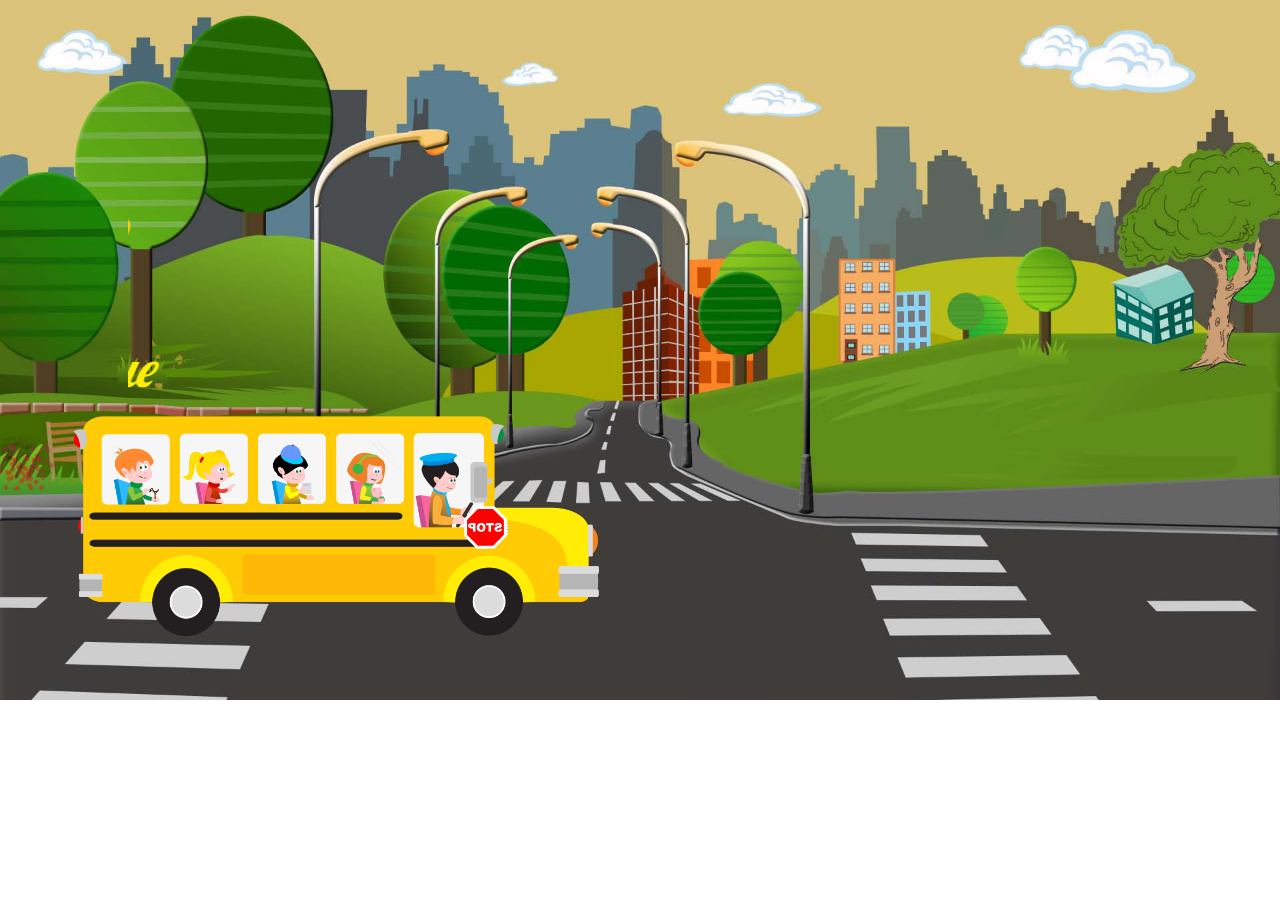
==== first.html @ f85ed64a "Merge branch 'feauture' of https://github.com/Nirmalmahesh/JUGGLE into feauture" ====
<!DOCTYPE html>
<html lang="en">

<head>
  <meta charset="UTF-8">
  <meta name="viewport" content="width=device-width, initial-scale=1.0">
  <meta http-equiv="X-UA-Compatible" content="ie=edge">
  <link rel="stylesheet" href="./css/first.css">
  <link href="https://fonts.googleapis.com/css?family=Lobster&display=swap" rel="stylesheet">
  <title>First</title>
</head>

<body onload="stopAnimation()" id="body">
  <div class="first">
    <div class="stop">
      <marquee direction="right" class="juggle" scrollamount="6" loop="1" behavior="slide"><b><i>JUGGLE</i></b>
      </marquee>
      <marquee direction="right" class="click" scrollamount="6" loop="1" behavior="slide"><i>Press any key to
          continue</i></marquee>
    </div>
    <div id="bus"></div>
  </div>
</body>
<script src="https://ajax.googleapis.com/ajax/libs/jquery/3.4.1/jquery.min.js"></script>
<script src="./js/first.js"></script>
<script>
    $(document).ready(function()
    {
      
      $("#body").keypress(function(){
        window.location.href = "./index.html";
        

      });
    });
</script>

</html>
---- css/first.css ----
*{
    padding: 0px;
    margin: 0px;
}
.first{
    position: relative;
    display: flex;
    justify-content: space-around;
    height: 700px;
    width: 100%;
    background-image: url(../images/first.jpg);
    background-position: center;
    background-size: cover;
 }
 #bus{
     background-size: cover;
    position: absolute;
    background-image: url("../images/bus.png");
    transform: scaleX(-1);
    height: 411px;
    width: 545px;
    left: 5%;
    bottom: 5%;
    animation: bus 10s linear infinite;
 } 
    @keyframes bus {
    0% {left: -600px;
    }
    100% {left: 600px;
    }
}
.juggle
{
    margin-top: 12rem;
    font-family: Lobster;
    font-size: 100px;
    color:rgb(255,203,5);
}
.stop{
    bottom: 30%;
    width: 80%;
}
.click{
    margin-top: 1rem;
    font-family: Lobster;
    font-size: 50px;
    color:rgb(255,237,5);
}
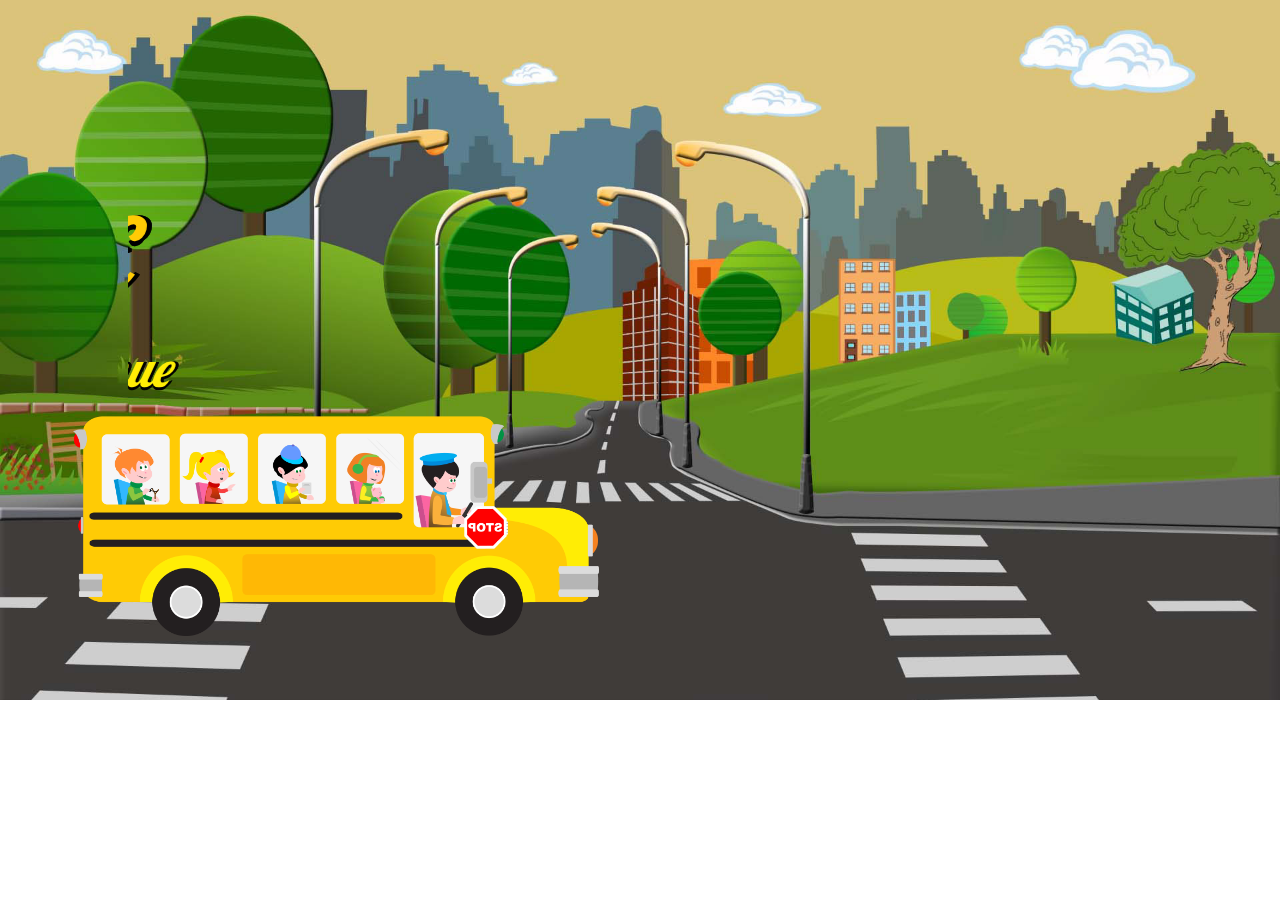
==== commit 429ea573: "text border" ====
--- a/first.html
+++ b/first.html
@@ -9,13 +9,12 @@
   <link href="https://fonts.googleapis.com/css?family=Lobster&display=swap" rel="stylesheet">
   <title>First</title>
 </head>
-
 <body onload="stopAnimation()" id="body">
   <div class="first">
     <div class="stop">
-      <marquee direction="right" class="juggle" scrollamount="6" loop="1" behavior="slide"><b><i>JUGGLE</i></b>
+      <marquee direction="right" class="juggle" scrollamount="8" loop="1" behavior="slide"><b><i>JUGGLE</i></b>
       </marquee>
-      <marquee direction="right" class="click" scrollamount="6" loop="1" behavior="slide"><i>Press any key to
+      <marquee direction="right" class="click" scrollamount="8" loop="1" behavior="slide"><i>Press any key to
           continue</i></marquee>
     </div>
     <div id="bus"></div>
--- a/css/first.css
+++ b/css/first.css
@@ -31,6 +31,8 @@
 }
 .juggle
 {
+    text-shadow: 5px 0 black, 0 5px black, 5px 0 black, 0 5px black;
+    /* text-shadow: 1px 1px 2px black, 0 0 25px rgb(25, 218, 25), 0 0 5px rgb(27, 202, 36); */
     margin-top: 12rem;
     font-family: Lobster;
     font-size: 100px;
@@ -41,6 +43,8 @@
     width: 80%;
 }
 .click{
+    text-shadow: 3px 0 black, 0 1px black, 3px 0 black, 0 3px black;
+    /* text-shadow: 1px 1px 2px black, 0 0 25px rgb(25, 218, 25), 0 0 5px rgb(27, 202, 36); */
     margin-top: 1rem;
     font-family: Lobster;
     font-size: 50px;
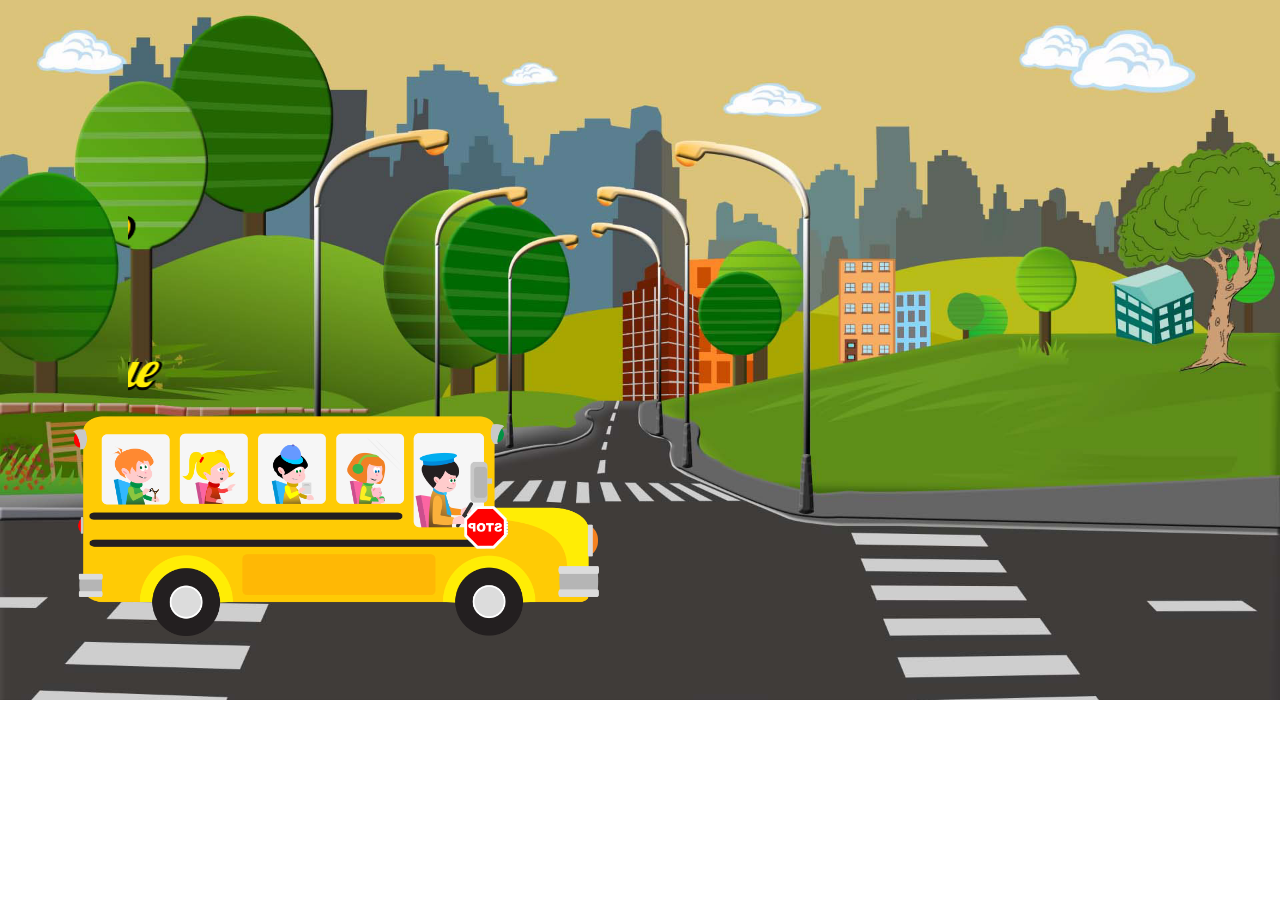
==== commit 4b3cf3df: "Merge branch 'feauture' of https://github.com/Nirmalmahesh/JUGGLE into feauture" ====
--- a/first.html
+++ b/first.html
@@ -12,9 +12,9 @@
 <body onload="stopAnimation()" id="body">
   <div class="first">
     <div class="stop">
-      <marquee direction="right" class="juggle" scrollamount="8" loop="1" behavior="slide"><b><i>JUGGLE</i></b>
+      <marquee direction="right" class="juggle" scrollamount="6" loop="1" behavior="slide"><b><i>JUGGLE</i></b>
       </marquee>
-      <marquee direction="right" class="click" scrollamount="8" loop="1" behavior="slide"><i>Press any key to
+      <marquee direction="right" class="click" scrollamount="6" loop="1" behavior="slide"><i>Press any key to
           continue</i></marquee>
     </div>
     <div id="bus"></div>
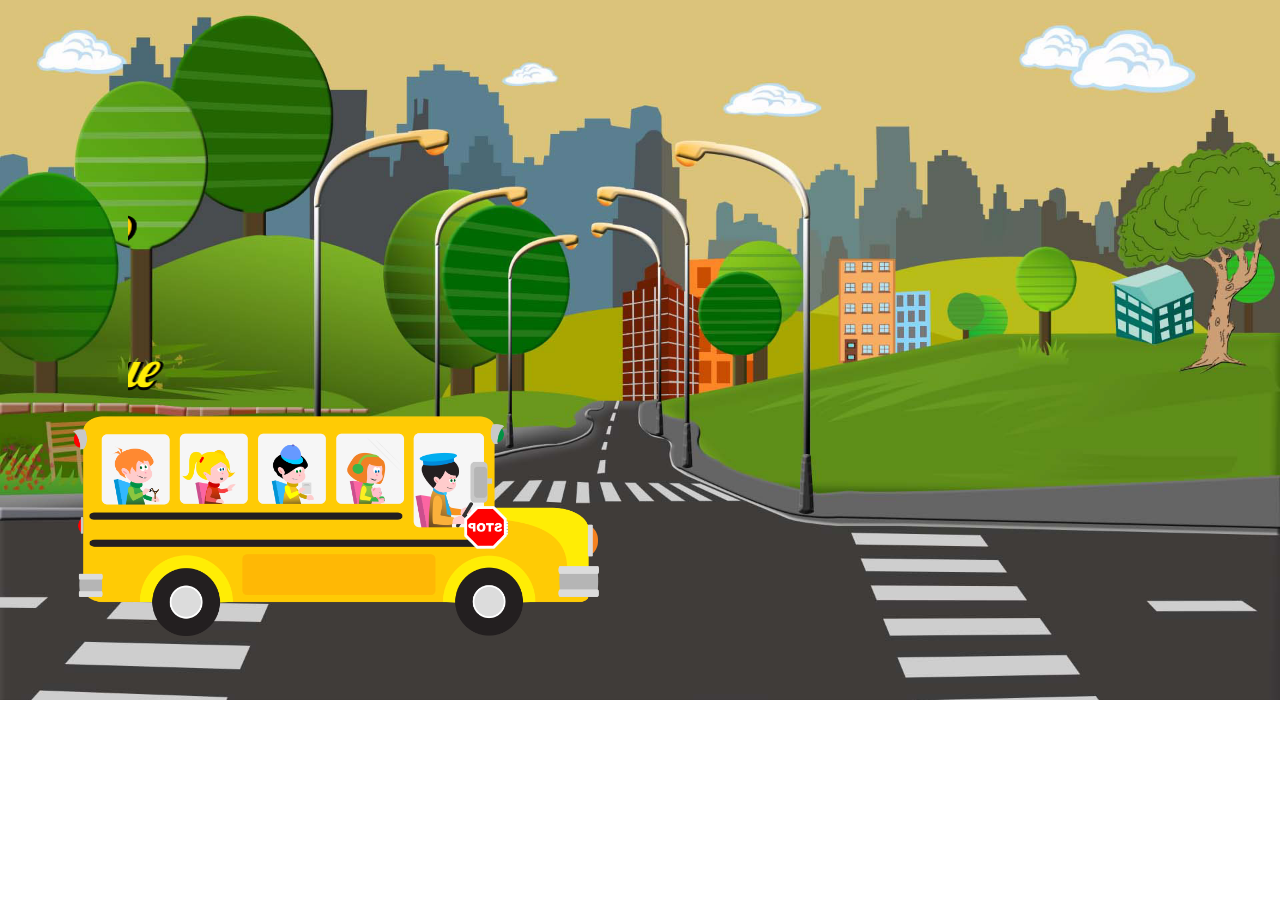
==== commit 84f5e124: "Music Added" ====
--- a/first.html
+++ b/first.html
@@ -10,6 +10,7 @@
   <title>First</title>
 </head>
 <body onload="stopAnimation()" id="body">
+    
   <div class="first">
     <div class="stop">
       <marquee direction="right" class="juggle" scrollamount="6" loop="1" behavior="slide"><b><i>JUGGLE</i></b>
@@ -24,12 +25,9 @@
 <script src="./js/first.js"></script>
 <script>
     $(document).ready(function()
-    {
-      
+    {      
       $("#body").keypress(function(){
-        window.location.href = "./index.html";
-        
-
+        window.location.href = "./index.html"; 
       });
     });
 </script>
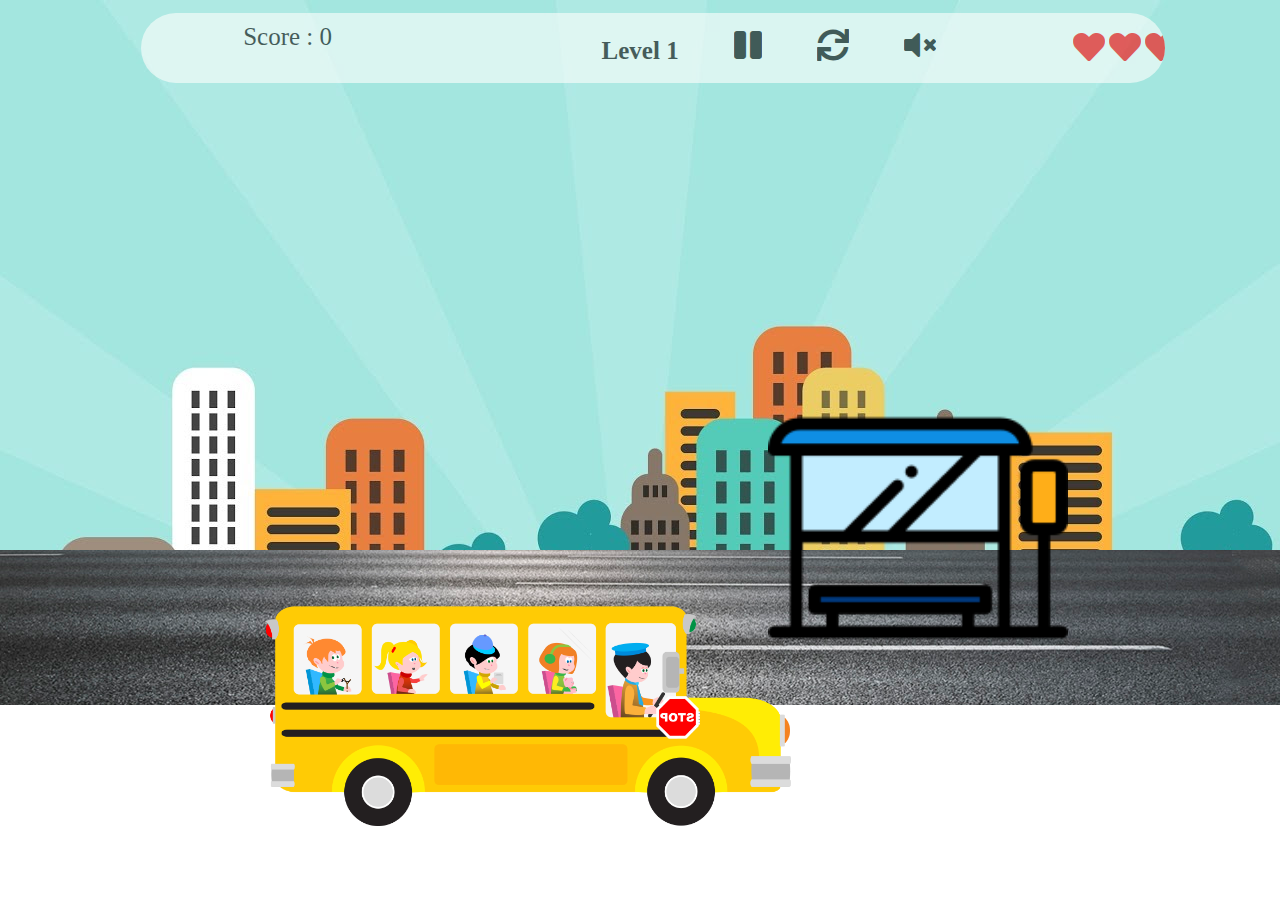
==== commit 7bcac7e8: "Added Feautures" ====
--- a/first.html
+++ b/first.html
@@ -2,34 +2,68 @@
 <html lang="en">
 
 <head>
-  <meta charset="UTF-8">
-  <meta name="viewport" content="width=device-width, initial-scale=1.0">
-  <meta http-equiv="X-UA-Compatible" content="ie=edge">
-  <link rel="stylesheet" href="./css/first.css">
-  <link href="https://fonts.googleapis.com/css?family=Lobster&display=swap" rel="stylesheet">
-  <title>First</title>
+    <meta charset="UTF-8">
+    <meta name="viewport" content="width=device-width, initial-scale=1.0">
+    <meta http-equiv="X-UA-Compatible" content="ie=edge">
+    <link rel="stylesheet" href="./css/main.css">
+    <link rel="stylesheet" href="https://cdnjs.cloudflare.com/ajax/libs/font-awesome/5.10.2/css/all.min.css">
+
+    <title>Juggle</title>
 </head>
-<body onload="stopAnimation()" id="body">
+
+<body onload="startGame()">
+    <div class="container" id="container">
+        <div class="building" id="building" >
+            <div class="navbar" id="navbar">
+                <p  class="level" id='score'>Score : 0</p>
+                <h4 class="level" id="level">Level 1</h4>
+                <div class="pause" onclick="pauseAnimation()" id="pause-block">
+                    <i class="fas fa-pause fa-2x" id="btn-pause"></i>
+                </div>
+                <div class="reset" onclick="resetGame()" id="reset">
+                    <i class="fas fa-sync fa-2x"></i>
+                </div>
+                <div class="mute" onclick="mute()" id="mute-container">
+                    <i class="fas fa-volume-mute fa-2x" id="mute"></i>
+                </div>
+                <i class="fas fa-heart fa-2x heart"></i>
+                <i class="fas fa-heart fa-2x heart"></i>
+                <i class="fas fa-heart fa-2x heart"></i>
+            </div>
+            <div class="bus-stop-contaier">
+                    
+                <img src="./images/bus-stop.png" alt="bus-stop" class="bus-stop" id="bus-stop">
+            </div>
+        </div>
+        <div class="road" id="road">
+        </div>
+        <div id="runner-container">
+        </div>
+        <div class="bus" id="bus" onclick="pauseAnimation()">
+        </div>
+       
+    </div>
+
+    <div class="gameover" id='gameover'></div><br>
+    <div class="win" id='win'></div><br>
+    <p id="scorecard" class="scorecard"></p>
     
-  <div class="first">
-    <div class="stop">
-      <marquee direction="right" class="juggle" scrollamount="6" loop="1" behavior="slide"><b><i>JUGGLE</i></b>
-      </marquee>
-      <marquee direction="right" class="click" scrollamount="6" loop="1" behavior="slide"><i>Press any key to
-          continue</i></marquee>
+    <div class="modalbox" id="text">
+        <div class="box">
+            <a class="close" href="#">X</a>
+            <p class="title">Enter Your Answer</p>
+            <div class="content">
+                <form>
+                    <input type="text" name="answer" id="answer" placeholder="Enter Your Guess" required>
+                    <input type="button" value="Check Answer" class="btn-success" value="" onclick="validateAnswer()">
+                </form>
+            </div>
+        </div>
     </div>
-    <div id="bus"></div>
-  </div>
+    <script src="https://ajax.googleapis.com/ajax/libs/jquery/3.4.1/jquery.min.js"></script>
+    <script src="./js/index.js"></script>
+    
 </body>
-<script src="https://ajax.googleapis.com/ajax/libs/jquery/3.4.1/jquery.min.js"></script>
-<script src="./js/first.js"></script>
-<script>
-    $(document).ready(function()
-    {      
-      $("#body").keypress(function(){
-        window.location.href = "./index.html"; 
-      });
-    });
-</script>
+
 
 </html>--- a/css/main.css
+++ b/css/main.css
@@ -0,0 +1,314 @@
+*{
+    padding: 0px;
+    margin: 0px;
+    overflow-x: hidden;
+}
+.building{
+    background: url("../images/newbuilding.jpg") repeat 0 0; 
+    height: 550px;
+    width: 100%;
+    animation: buildings 10s linear infinite;
+    background-repeat: repeat-x;    
+    
+}
+.reset{
+    cursor: pointer;
+    position: relative;
+    left: 55%;
+    display: inline;
+    top: 17%;
+}
+.navbar{
+    width: 80%;
+    height: 70px;
+    background-color: #FFFFFD;
+    position: absolute;
+    opacity: 0.6;
+    border-radius: 50px;    
+    margin-top: 1%;
+    margin-left: 11%;
+}
+.heart{
+    color: red;
+    position: relative;
+    top: 20%;
+    left: 73%;
+}
+.pause{
+    position: relative;
+    left: 50%;
+    top:23%;
+    cursor: pointer;
+    display: inline-block;
+}
+.mute{
+    position: relative;
+    left: 60%;
+    top: 23%;
+    cursor: pointer;
+    display: inline-block;
+}
+.road{
+    background-image: url("../images/road.jpg");
+    height: 155px;
+    width: 100%;
+    animation: road 10s linear infinite;
+    border: 0px;
+    margin: 0px;
+    padding: 0px;
+    background-repeat: repeat-x;
+    
+}
+.bus {
+    
+    position: absolute;
+    background-image: url(../images/bus.png);
+    transform: scaleX(-1);
+    height: 411px;
+    width: 545px;
+    left: 20%;
+    background-size: cover;
+    bottom: 5%;
+    background-repeat: repeat-x;
+    
+}
+/*@keyframes bus-move{
+    0%{
+        transform: translateX(0px)
+    }100%{
+        transform: translateX()
+    }
+}*/
+@keyframes road
+{
+  from{
+      background-position:  0 0;
+  }to{
+      background-position: -1245px 0;
+  }
+}
+@keyframes buildings
+{
+  from{
+      background-position:  0 0;
+  }to{
+      background-position: -1280px 0;
+  }
+}
+.bus-stop{
+    position: absolute;
+    top: 42%;
+    left: 60%;
+    height: 300px;
+    width: 300px; 
+    animation: bus-stop 5s linear;   
+    
+}
+@keyframes bus-stop{
+   
+   50%{
+       transform: translateX(-500x)       
+   }100%{
+       transform: translateX(-500px)
+   }
+}
+.runner{
+    position: absolute;
+    background:url("../images/sprite-boy.png");
+    top:70%;
+    width:55px;
+    height:85px;
+    animation:walk 1s steps(6) infinite,
+                forward 10s linear ;
+    display: inline;
+    left: -100px;
+}
+.runner-out{
+    position: absolute;
+    background:url("../images/sprite-boy.png");
+    top:70%;
+    width:55px;
+    height:85px;
+    animation:walk 1s steps(6) infinite,
+                forward-out 10s linear ;
+    display: inline;
+    left: 500px;
+}
+@keyframes walk{
+0%{
+    background-position: 0px;
+}
+100%{
+    background-position:373px;
+}
+
+
+}
+
+
+@keyframes forward{
+    0%{
+        transform: translateX(-100px);
+    }
+    100%{
+        transform: translateX(500px);
+    }
+}
+@keyframes forward-out{
+    0%{
+        transform: translateX(200px);
+    }
+    100%{
+        transform: translateX(1200px);
+    }
+}
+
+
+
+
+
+/* model */
+.modalbox .box {
+    background-color: rgba(0,0,0,0.7);
+    margin: 0 auto;
+    min-width: 210px;
+    padding: 40px;
+    width: 30%;
+    margin-top: 100px;
+    }
+    .modalbox .title {
+    border-bottom: 1px solid #ccc;
+    font-family: verdana;
+    font-size: 22px;
+    letter-spacing: 0.2em;
+    margin: 0;
+    padding: 0 0 10px;
+    text-transform: uppercase;
+    color: #fff;
+        }
+    .modalbox .content {
+    display: block;
+    font-family: Verdana;
+    font-size: 18px;
+    line-height: 22px;
+    padding: 10px 0 0;
+    color: #fff;
+        }
+    .modalbox .close {
+    color: #fff;
+    display: none;
+    float: right;
+    font-family: Verdana;
+    font-size: 22px;
+    height: 25px;
+    text-decoration: none;
+    }
+
+    .btn-success{
+        color: whitesmoke;
+        font-size: 20px;
+        margin-left: 25%;
+        padding: 10px;
+        border-radius: 10px;
+        background-color: green;
+        opacity: 1 !important;
+        cursor: pointer;
+    }
+
+
+.modalbox{
+    display: none;
+    position: fixed;
+    z-index: 9999;
+    width: 100%;
+    height: 100%;
+    top: 0;
+    left: 0;
+    color:#333333;
+    opacity: 0.7;
+    border-radius: 10%;
+
+    }
+
+.modalbox:target {
+    display: block;
+    outline: none;
+}
+
+
+.link-modal{
+    width: 90%;
+    text-align: center;
+    margin: 0 auto;
+    padding-top: 400px;
+    padding-left: 15px;
+}
+
+
+.link-modal a{
+    border: 1px solid #fff;
+    color: #fff;
+    font-family: Verdana;
+    font-size: 20px;
+    letter-spacing: 0.3em;
+    padding: 10px;
+    text-decoration: none;
+    text-transform: uppercase;
+}
+
+/* Input box*/
+input[type=text], select {
+    width: 100%;
+    padding: 12px 20px;
+    margin: 8px 0;
+    display: inline-block;
+    border: 1px solid #ccc;
+    border-radius: 4px;
+    box-sizing: border-box;
+  }
+  .level{
+      font-size: 25px;
+      font-family: cursive;
+      text-align: center;
+      position: relative;   
+      left: 45%;
+      top: 15%;
+      display: inline;
+  }
+.gameover{
+    position: absolute;
+    background: url("../images/gameover.png");
+    width: 300px;
+    height:200px;
+    background-size:cover;
+    top: 10%;
+    left:37%;
+    display: none;
+}
+.scorecard{
+    position: absolute;
+    width: 200px;
+    height:100px;
+    top: 33%;
+    left:45%;
+    display: none;
+    font-size: 20px;
+}
+.win{
+    position: absolute;
+    background: url("../images/win.png");
+    width: 250px;
+    height : 170px;
+    background-size:cover;
+    top: 10%;
+    left:40%;
+    display: none;
+}
+#score{
+    font-size: 25px;
+      font-family: cursive;
+      position: absolute;   
+      left: 10%;
+      top: 15%;
+      display: inline;
+}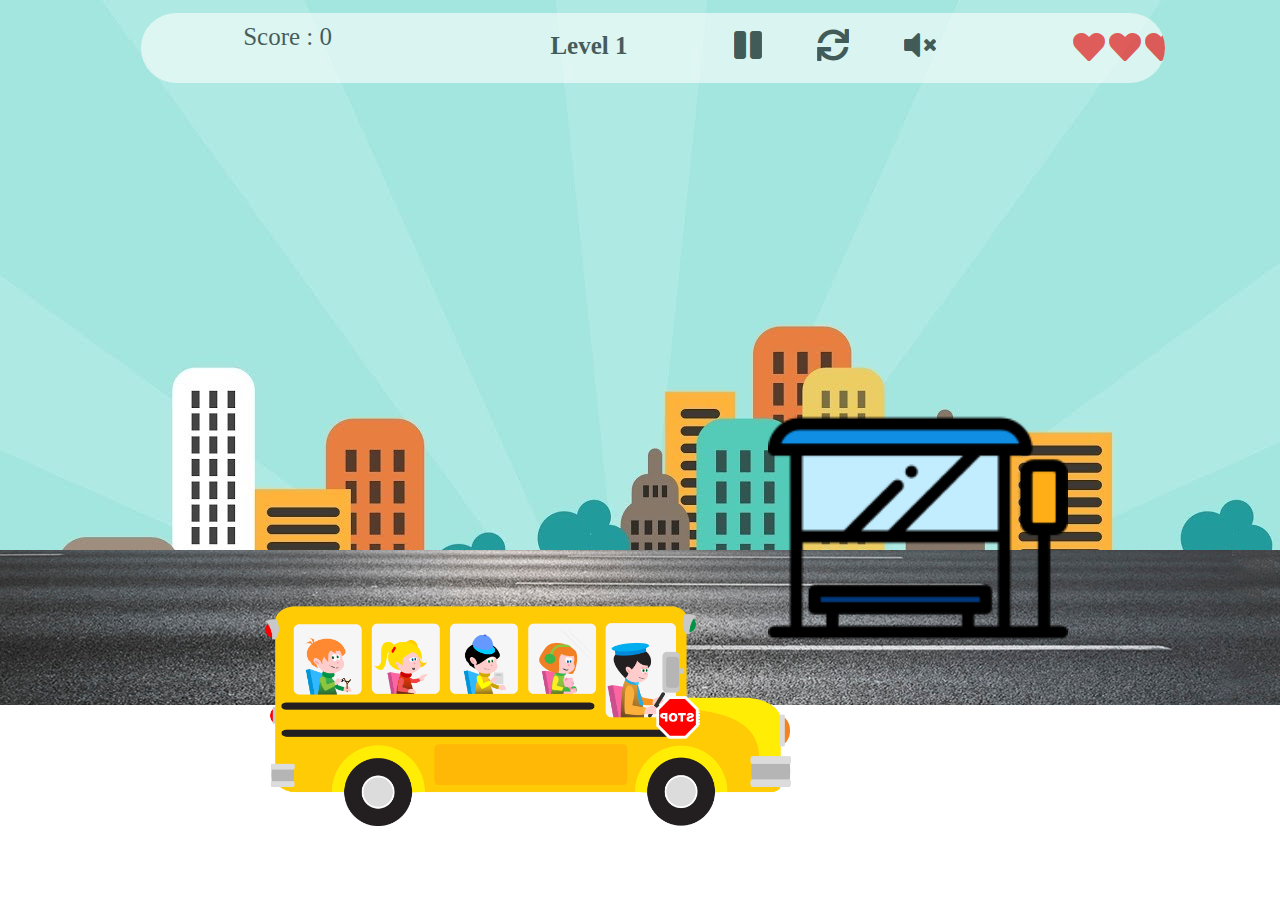
==== commit f58fb8e4: "Final Commit" ====
--- a/first.html
+++ b/first.html
@@ -13,9 +13,9 @@
 
 <body onload="startGame()">
     <div class="container" id="container">
-        <div class="building" id="building" >
+        <div class="building" id="building">
             <div class="navbar" id="navbar">
-                <p  class="level" id='score'>Score : 0</p>
+                <p class="level" id='score'>Score : 0</p>
                 <h4 class="level" id="level">Level 1</h4>
                 <div class="pause" onclick="pauseAnimation()" id="pause-block">
                     <i class="fas fa-pause fa-2x" id="btn-pause"></i>
@@ -30,8 +30,11 @@
                 <i class="fas fa-heart fa-2x heart"></i>
                 <i class="fas fa-heart fa-2x heart"></i>
             </div>
+
+
+
             <div class="bus-stop-contaier">
-                    
+
                 <img src="./images/bus-stop.png" alt="bus-stop" class="bus-stop" id="bus-stop">
             </div>
         </div>
@@ -41,20 +44,20 @@
         </div>
         <div class="bus" id="bus" onclick="pauseAnimation()">
         </div>
-       
+
     </div>
 
     <div class="gameover" id='gameover'></div><br>
     <div class="win" id='win'></div><br>
     <p id="scorecard" class="scorecard"></p>
-    
+
     <div class="modalbox" id="text">
         <div class="box">
             <a class="close" href="#">X</a>
             <p class="title">Enter Your Answer</p>
             <div class="content">
                 <form>
-                    <input type="text" name="answer" id="answer" placeholder="Enter Your Guess" required>
+                    <input type="text" name="answer" id="answer" placeholder="Enter Your Guess" autocomplete="off" required>
                     <input type="button" value="Check Answer" class="btn-success" value="" onclick="validateAnswer()">
                 </form>
             </div>
@@ -62,7 +65,7 @@
     </div>
     <script src="https://ajax.googleapis.com/ajax/libs/jquery/3.4.1/jquery.min.js"></script>
     <script src="./js/index.js"></script>
-    
+
 </body>
 
 
--- a/css/main.css
+++ b/css/main.css
@@ -19,6 +19,16 @@
     top: 17%;
 }
 .navbar{
+    width: 80%;
+    height: 70px;
+    background-color: #FFFFFD;
+    position: absolute;
+    opacity: 0.6;
+    border-radius: 50px;    
+    margin-top: 1%;
+    margin-left: 11%;
+}
+.navbar-info{
     width: 80%;
     height: 70px;
     background-color: #FFFFFD;
@@ -271,8 +281,8 @@
       font-family: cursive;
       text-align: center;
       position: relative;   
-      left: 45%;
-      top: 15%;
+      left: 40%;
+      top: 8%;
       display: inline;
   }
 .gameover{
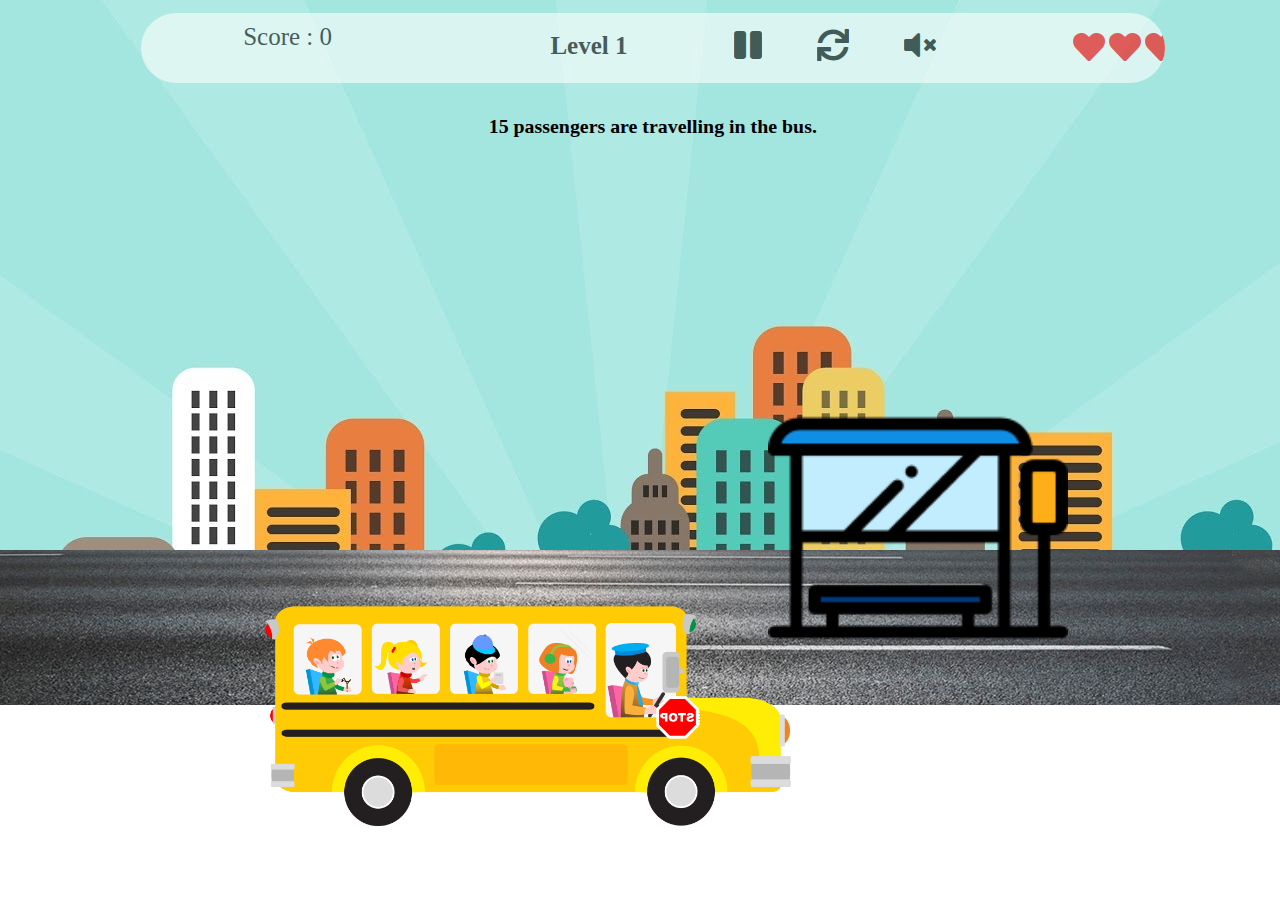
==== commit 96ecb5fa: "info added" ====
--- a/first.html
+++ b/first.html
@@ -6,6 +6,7 @@
     <meta name="viewport" content="width=device-width, initial-scale=1.0">
     <meta http-equiv="X-UA-Compatible" content="ie=edge">
     <link rel="stylesheet" href="./css/main.css">
+    <link rel="stylesheet" href="./css/animate.css">
     <link rel="stylesheet" href="https://cdnjs.cloudflare.com/ajax/libs/font-awesome/5.10.2/css/all.min.css">
 
     <title>Juggle</title>
@@ -30,8 +31,9 @@
                 <i class="fas fa-heart fa-2x heart"></i>
                 <i class="fas fa-heart fa-2x heart"></i>
             </div>
-
-
+            <div class="navbar-info" id="navbar-info">
+               <h3 style="text-align: center">15 passengers are travelling in the bus.</h3>
+            </div>
 
             <div class="bus-stop-contaier">
 
@@ -56,10 +58,10 @@
             <a class="close" href="#">X</a>
             <p class="title">Enter Your Answer</p>
             <div class="content">
-                <form>
+                
                     <input type="text" name="answer" id="answer" placeholder="Enter Your Guess" autocomplete="off" required>
                     <input type="button" value="Check Answer" class="btn-success" value="" onclick="validateAnswer()">
-                </form>
+                
             </div>
         </div>
     </div>
--- a/css/main.css
+++ b/css/main.css
@@ -30,12 +30,12 @@
 }
 .navbar-info{
     width: 80%;
-    height: 70px;
-    background-color: #FFFFFD;
-    position: absolute;
-    opacity: 0.6;
+    height: 30px;
+    font-size: 17px;
+    position: absolute;
+    
     border-radius: 50px;    
-    margin-top: 1%;
+    margin-top: 9%;
     margin-left: 11%;
 }
 .heart{
@@ -172,10 +172,6 @@
         transform: translateX(1200px);
     }
 }
-
-
-
-
 
 /* model */
 .modalbox .box {
